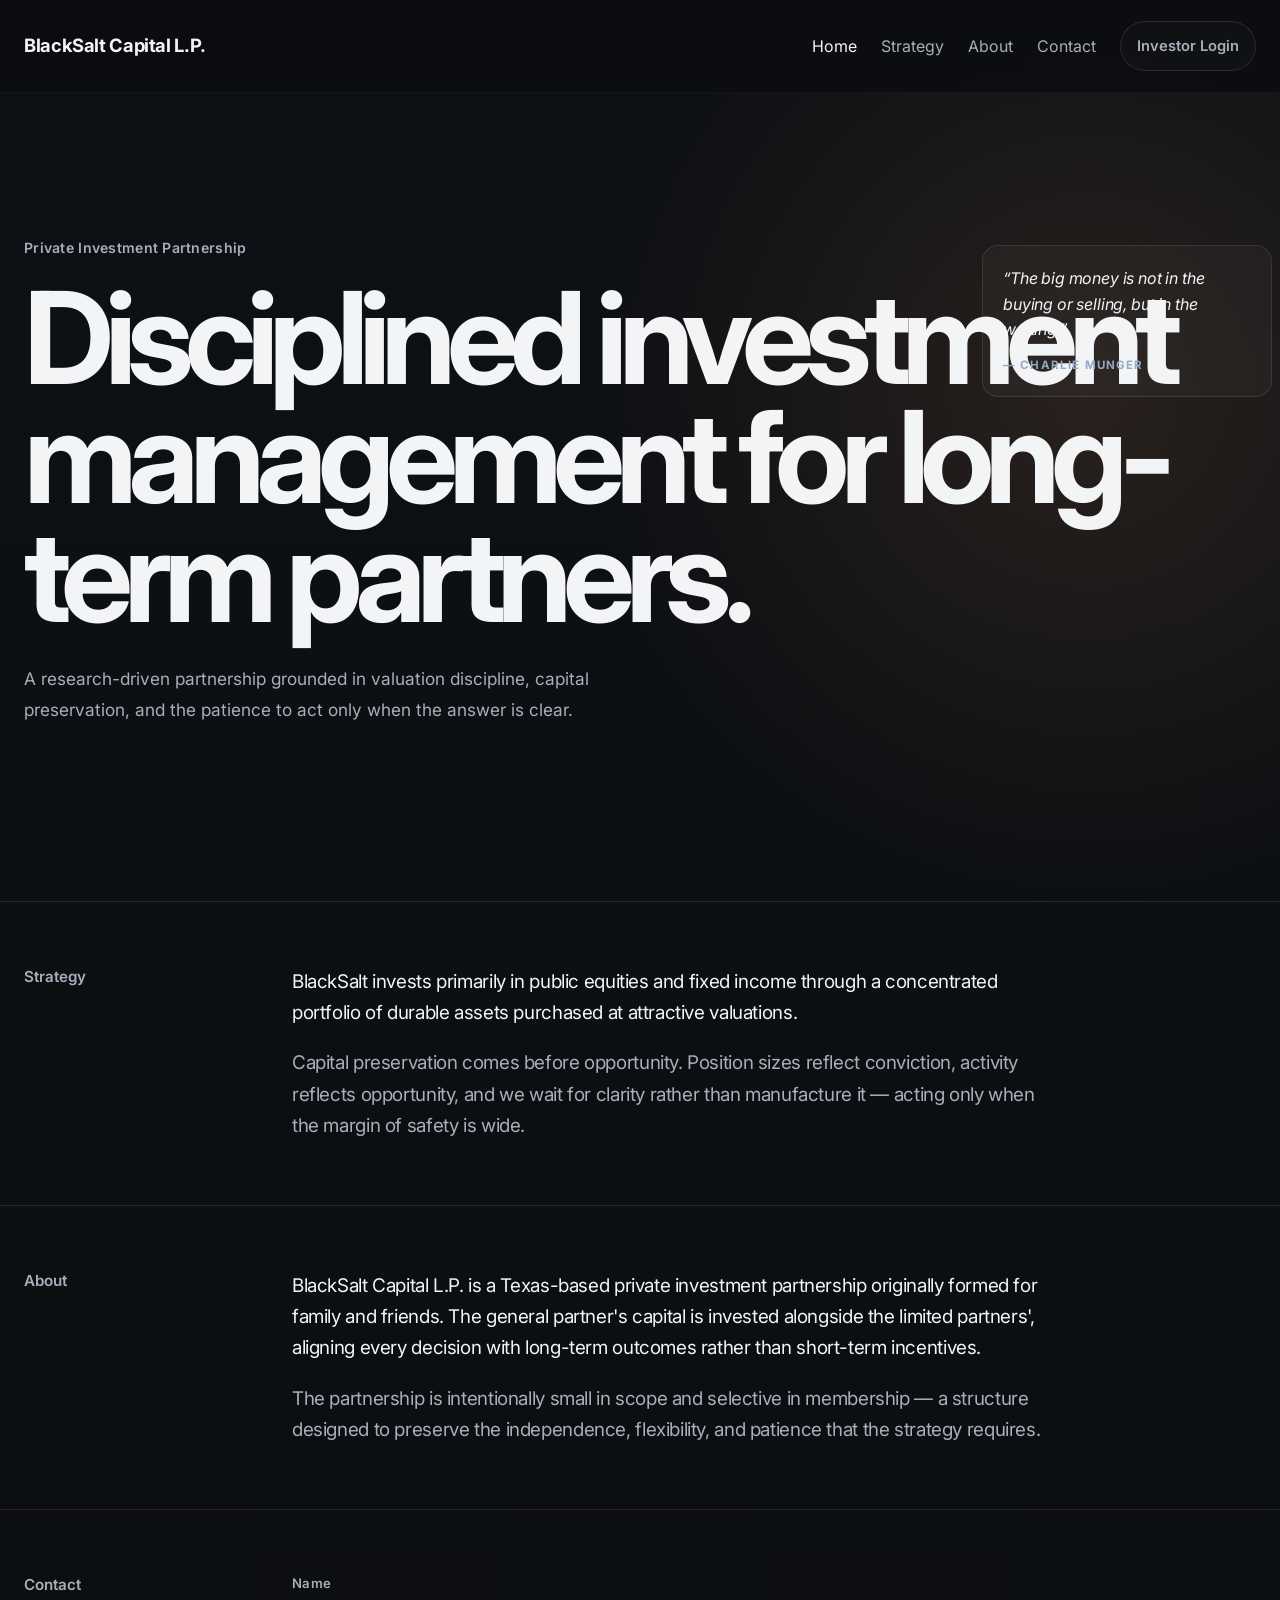
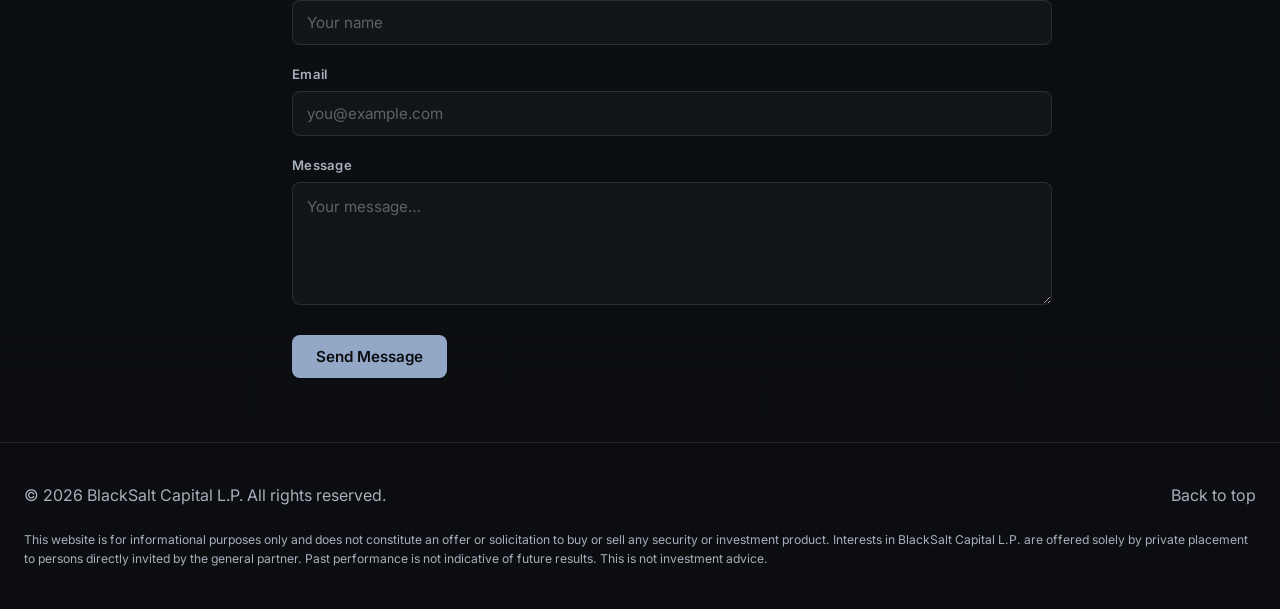
==== index.html @ 30f7d1dc "Add files via upload" ====
<!DOCTYPE html>
<html lang="en">
<head>
  <meta charset="UTF-8" />
  <meta name="viewport" content="width=device-width, initial-scale=1.0" />
  <title>BlackSalt Capital L.P.</title>
  <meta name="description" content="BlackSalt Capital L.P. is a private investment partnership focused on public equities and fixed income with a disciplined, long-term approach." />

  <!-- Open Graph / social sharing -->
  <meta property="og:type" content="website" />
  <meta property="og:url" content="https://blacksaltcapitallp.com/" />
  <meta property="og:title" content="BlackSalt Capital L.P." />
  <meta property="og:description" content="A disciplined, research-driven investment partnership focused on public equities and fixed income." />
  <meta property="og:image" content="https://blacksaltcapitallp.com/favicon.svg" />
  <meta name="twitter:card" content="summary" />
  <meta name="twitter:title" content="BlackSalt Capital L.P." />
  <meta name="twitter:description" content="A disciplined, research-driven investment partnership focused on public equities and fixed income." />
  <meta name="twitter:image" content="https://blacksaltcapitallp.com/favicon.svg" />
  <link rel="preconnect" href="https://fonts.googleapis.com" />
  <link rel="preconnect" href="https://fonts.gstatic.com" crossorigin />
  <link href="https://fonts.googleapis.com/css2?family=Inter:wght@400;500;600;700;800&display=swap" rel="stylesheet" />
  <link rel="icon" type="image/svg+xml" href="favicon.svg" />
  <link rel="stylesheet" href="styles.css" />
</head>
<body>
  <header class="site-header">
    <div class="container header-inner">
      <a href="#home" class="brand" aria-label="BlackSalt Capital home">BlackSalt Capital L.P.</a>

      <button class="nav-toggle" aria-expanded="false" aria-controls="site-nav" aria-label="Toggle navigation">
        <span></span>
        <span></span>
      </button>

      <div class="header-actions">
        <nav id="site-nav" class="site-nav" aria-label="Primary navigation">
          <a href="#home">Home</a>
          <a href="#strategy">Strategy</a>
          <a href="#about">About</a>
          <a href="#contact">Contact</a>
        </nav>
        <a class="login-button" href="login.html">Investor Login</a>
      </div>
    </div>
  </header>

  <main>
    <section id="home" class="hero">
      <div class="container hero-layout">
        <div class="hero-copy">
          <p class="hero-kicker">Private Investment Partnership</p>
          <h1>Disciplined investment management for long-term partners.</h1>
          <p class="hero-subtext">
            A research-driven partnership grounded in valuation discipline, capital preservation, and the patience to act only when the answer is clear.
          </p>
        </div>
        <aside class="hero-aside" aria-label="Quote">
          <blockquote class="hero-note pull-quote">
            <p>&ldquo;The big money is not in the buying or selling, but in the waiting.&rdquo;</p>
            <cite>&mdash; Charlie Munger</cite>
          </blockquote>
        </aside>
      </div>
    </section>

    <section id="strategy" class="section section-line">
      <div class="container section-grid">
        <div class="section-label">Strategy</div>
        <div class="section-content">
          <p>
            BlackSalt invests primarily in public equities and fixed income through a concentrated portfolio of durable assets purchased at attractive valuations.
          </p>
          <p>
            Capital preservation comes before opportunity. Position sizes reflect conviction, activity reflects opportunity, and we wait for clarity rather than manufacture it — acting only when the margin of safety is wide.
          </p>
        </div>
      </div>
    </section>

    <section id="about" class="section section-line">
      <div class="container section-grid">
        <div class="section-label">About</div>
        <div class="section-content">
          <p>
            BlackSalt Capital L.P. is a Texas-based private investment partnership originally formed for family and friends. The general partner's capital is invested alongside the limited partners', aligning every decision with long-term outcomes rather than short-term incentives.
          </p>
          <p>
            The partnership is intentionally small in scope and selective in membership — a structure designed to preserve the independence, flexibility, and patience that the strategy requires.
          </p>
        </div>
      </div>
    </section>

    <section id="contact" class="section section-line">
      <div class="container section-grid">
        <div class="section-label">Contact</div>
        <div class="section-content">
          <form id="contact-form" action="https://formspree.io/f/mvzlplrq" method="POST" novalidate>
            <div class="form-group">
              <label for="contact-name">Name</label>
              <input type="text" id="contact-name" name="name" placeholder="Your name" required autocomplete="name" />
            </div>
            <div class="form-group">
              <label for="contact-email">Email</label>
              <input type="email" id="contact-email" name="email" placeholder="you@example.com" required autocomplete="email" />
            </div>
            <div class="form-group">
              <label for="contact-message">Message</label>
              <textarea id="contact-message" name="message" rows="4" placeholder="Your message…" required></textarea>
            </div>
            <button type="submit" class="contact-submit" id="contact-submit">Send Message</button>
            <div class="contact-feedback" id="contact-success" style="display:none;">Message sent — we'll be in touch shortly.</div>
            <div class="contact-feedback contact-feedback--error" id="contact-error" style="display:none;">Something went wrong. Please try again or email directly.</div>
          </form>
        </div>
      </div>
    </section>
  </main>

  <footer class="site-footer">
    <div class="container footer-inner">
      <p>© <span id="year"></span> BlackSalt Capital L.P. All rights reserved.</p>
      <a href="#home">Back to top</a>
    </div>
    <div class="container">
      <p class="legal-disclaimer">This website is for informational purposes only and does not constitute an offer or solicitation to buy or sell any security or investment product. Interests in BlackSalt Capital L.P. are offered solely by private placement to persons directly invited by the general partner. Past performance is not indicative of future results. This is not investment advice.</p>
    </div>
  </footer>

  <script src="script.js"></script>
</body>
</html>
---- styles.css ----
:root {
  --bg: #0b0d10;
  --bg-soft: #11151b;
  --panel: rgba(255, 255, 255, 0.03);
  --text: #f3f4f6;
  --muted: #a6afbb;
  --line: rgba(255, 255, 255, 0.1);
  --accent: #93a7c7;
  --accent-soft: rgba(147, 167, 199, 0.16);
  --max-width: 1280px;
}

* {
  box-sizing: border-box;
}

html {
  scroll-behavior: smooth;
}

body {
  margin: 0;
  font-family: "Inter", system-ui, -apple-system, BlinkMacSystemFont, "Segoe UI", sans-serif;
  background:
    radial-gradient(circle at 85% 18%, rgba(138, 94, 63, 0.22), transparent 24%),
    linear-gradient(180deg, #0d1014 0%, #0b0d10 100%);
  color: var(--text);
  line-height: 1.5;
}

a {
  color: inherit;
  text-decoration: none;
}

.container {
  width: min(calc(100% - 3rem), var(--max-width));
  margin: 0 auto;
}

.site-header {
  position: sticky;
  top: 0;
  z-index: 100;
  background: rgba(11, 13, 16, 0.82);
  backdrop-filter: blur(12px);
  border-bottom: 1px solid rgba(255, 255, 255, 0.04);
}

.header-inner {
  min-height: 5.75rem;
  display: flex;
  align-items: center;
  justify-content: space-between;
  gap: 1.5rem;
}

.brand {
  font-size: 1.15rem;
  font-weight: 700;
  letter-spacing: -0.02em;
  white-space: nowrap;
}

.header-actions {
  display: flex;
  align-items: center;
  gap: 1.5rem;
}

.site-nav {
  display: flex;
  align-items: center;
  gap: 1.5rem;
}

.site-nav a,
.site-footer a,
.site-footer p {
  color: var(--muted);
  transition: color 0.2s ease;
}

.site-nav a.nav-active,
.site-nav a:hover,
.site-nav a:focus-visible,
.site-footer a:hover,
.site-footer a:focus-visible,
.contact-link:hover,
.contact-link:focus-visible,
.login-button:hover,
.login-button:focus-visible {
  color: var(--text);
}

.login-button {
  border: 1px solid var(--line);
  border-radius: 999px;
  padding: 0.78rem 1rem;
  font-size: 0.92rem;
  font-weight: 600;
  color: var(--muted);
  background: rgba(255, 255, 255, 0.02);
  transition: border-color 0.2s ease, color 0.2s ease, background 0.2s ease;
}

.login-button:hover,
.login-button:focus-visible {
  border-color: rgba(255, 255, 255, 0.18);
  background: rgba(255, 255, 255, 0.05);
}

.hero {
  min-height: calc(100vh - 5.75rem);
  display: flex;
  align-items: center;
}

.hero-layout {
  position: relative;
  padding: 5rem 0 7rem;
}

.hero-aside {
  position: absolute;
  top: 5.5rem;
  right: -1rem;
  width: 290px;
  display: flex;
  justify-content: flex-end;
  z-index: 2;
}

.hero-note {
  width: 100%;
  padding: 1.5rem 1.5rem 1.6rem;
  border: 1px solid var(--line);
  background: var(--panel);
  border-radius: 1rem;
}

.hero-kicker {
  margin: 0 0 1.25rem;
  color: var(--muted);
  font-size: 0.88rem;
  font-weight: 600;
  letter-spacing: 0.02em;
}

h1 {
  margin: 0;
  font-size: clamp(3.6rem, 10vw, 9rem);
  line-height: 0.93;
  letter-spacing: -0.07em;
  font-weight: 700;
}

.hero-subtext {
  margin: 1.8rem 0 0;
  max-width: 42rem;
  color: var(--muted);
  font-size: 1.08rem;
  line-height: 1.75;
}

.hero-aside {
  display: flex;
  justify-content: flex-end;
}

.hero-note {
  width: 100%;
  padding: 1.25rem 1.25rem 1.35rem;
  border: 1px solid var(--line);
  background: var(--panel);
  border-radius: 1rem;
}

.note-label {
  display: inline-block;
  margin-bottom: 0.75rem;
  color: var(--accent);
  font-size: 0.78rem;
  font-weight: 700;
  letter-spacing: 0.08em;
  text-transform: uppercase;
}

.hero-note p {
  margin: 0;
  color: var(--muted);
  font-size: 0.96rem;
  line-height: 1.7;
}

.section {
  padding: 4rem 0;
  scroll-margin-top: 5.75rem;
}

#home {
  scroll-margin-top: 0;
}

.section-line {
  border-top: 1px solid var(--line);
}

.section-grid {
  display: grid;
  grid-template-columns: minmax(180px, 220px) minmax(0, 760px);
  gap: 2rem 3rem;
  align-items: start;
}

.section-label {
  color: var(--muted);
  font-size: 0.95rem;
  font-weight: 600;
}

.section-content {
  display: grid;
  gap: 1.2rem;
}

.section-content p {
  margin: 0;
  color: var(--text);
  font-size: 1.18rem;
  line-height: 1.65;
  letter-spacing: -0.02em;
}

.section-content p + p {
  color: var(--muted);
}

.contact-link {
  color: var(--accent);
  word-break: break-word;
}

/* Hero quote card */
.pull-quote {
  margin: 0;
}

.pull-quote p {
  margin: 0 0 0.9rem;
  font-size: 1rem;
  font-style: italic;
  font-weight: 400;
  line-height: 1.6;
  letter-spacing: -0.01em;
  color: var(--text);
}

.pull-quote cite {
  display: block;
  font-style: normal;
  font-size: 0.72rem;
  font-weight: 700;
  letter-spacing: 0.1em;
  text-transform: uppercase;
  color: var(--accent);
}

/* Contact form */
.form-group textarea {
  width: 100%;
  padding: 0.75rem 0.9rem;
  border: 1px solid var(--line);
  border-radius: 0.5rem;
  background: rgba(255, 255, 255, 0.03);
  color: var(--text);
  font-family: inherit;
  font-size: 0.95rem;
  line-height: 1.6;
  outline: none;
  resize: vertical;
  transition: border-color 0.2s ease;
}

.form-group textarea::placeholder {
  color: rgba(166, 175, 187, 0.5);
}

.form-group textarea:focus {
  border-color: var(--accent);
}

.contact-submit {
  padding: 0.75rem 1.5rem;
  border: none;
  border-radius: 0.5rem;
  background: var(--accent);
  color: var(--bg);
  font-family: inherit;
  font-size: 0.95rem;
  font-weight: 600;
  cursor: pointer;
  transition: opacity 0.2s ease;
  margin-top: 0.25rem;
}

.contact-submit:hover {
  opacity: 0.88;
}

.contact-submit:disabled {
  opacity: 0.5;
  cursor: not-allowed;
}

.contact-feedback {
  margin-top: 1rem;
  padding: 0.7rem 0.9rem;
  border-radius: 0.5rem;
  background: rgba(80, 180, 80, 0.12);
  border: 1px solid rgba(80, 180, 80, 0.25);
  color: #6fcf6f;
  font-size: 0.85rem;
}

.contact-feedback--error {
  background: rgba(220, 80, 80, 0.12);
  border-color: rgba(220, 80, 80, 0.25);
  color: #e87171;
}

.site-footer {
  border-top: 1px solid var(--line);
  padding: 1.5rem 0 2rem;
}

.legal-disclaimer {
  font-size: 0.76rem;
  color: rgba(166, 175, 187, 0.55);
  line-height: 1.55;
  margin: 0.5rem 0 0;
  padding-bottom: 0.5rem;
}

.footer-inner {
  display: flex;
  align-items: center;
  justify-content: space-between;
  gap: 1rem;
}

.nav-toggle {
  display: none;
  width: 2.75rem;
  height: 2.75rem;
  padding: 0;
  border: 1px solid var(--line);
  border-radius: 999px;
  background: transparent;
  align-items: center;
  justify-content: center;
  flex-direction: column;
  gap: 0.28rem;
}

.nav-toggle span {
  width: 1rem;
  height: 2px;
  background: var(--text);
  display: block;
}

@media (max-width: 980px) {
  .section-grid {
    grid-template-columns: 1fr;
  }

  .hero-aside {
    position: static;
    width: 100%;
    max-width: 32rem;
    justify-content: flex-start;
    margin-top: 2.5rem;
  }
}

@media (max-width: 760px) {
  .container {
    width: min(calc(100% - 1.5rem), var(--max-width));
  }

  .header-inner {
    flex-wrap: wrap;
    min-height: auto;
    padding: 1rem 0;
  }

  .nav-toggle {
    display: inline-flex;
    margin-left: auto;
  }

  .header-actions {
    width: 100%;
    display: grid;
    gap: 1rem;
  }

  .site-nav {
    display: none;
    width: 100%;
    flex-direction: column;
    align-items: flex-start;
    gap: 0.9rem;
  }

  .site-nav.is-open {
    display: flex;
  }

  .login-button {
    justify-self: start;
  }

  .hero {
    min-height: auto;
  }

  .hero-copy {
    padding: 4rem 0 5rem;
  }

  h1 {
    font-size: clamp(2.7rem, 13vw, 4.4rem);
    line-height: 1.02;
  }

  .hero-subtext,
  .section-content p {
    font-size: 1.02rem;
  }

  .section {
    padding: 2.75rem 0;
  }

  .footer-inner {
    flex-direction: column;
    align-items: flex-start;
  }
}

/* ── Auth pages (login & reset-password) ── */

.auth-page {
  min-height: calc(100vh - 5.75rem);
  display: flex;
  align-items: center;
  justify-content: center;
  padding: 3rem 0;
}

.auth-card {
  width: 100%;
  max-width: 400px;
  padding: 2.5rem 2rem 2rem;
  border: 1px solid var(--line);
  border-radius: 1rem;
  background: var(--panel);
}

.auth-card h1 {
  font-size: 1.5rem;
  letter-spacing: -0.03em;
  line-height: 1.2;
  margin: 0 0 0.5rem;
  max-width: 100%;
}

.auth-card .subtitle {
  color: var(--muted);
  font-size: 0.92rem;
  margin: 0 0 2rem;
}

.form-group {
  margin-bottom: 1.25rem;
}

.form-group label {
  display: block;
  font-size: 0.82rem;
  font-weight: 600;
  color: var(--muted);
  margin-bottom: 0.4rem;
  letter-spacing: 0.02em;
}

.form-group input {
  width: 100%;
  padding: 0.75rem 0.9rem;
  border: 1px solid var(--line);
  border-radius: 0.5rem;
  background: rgba(255, 255, 255, 0.03);
  color: var(--text);
  font-family: inherit;
  font-size: 0.95rem;
  outline: none;
  transition: border-color 0.2s ease;
}

.form-group input::placeholder {
  color: rgba(166, 175, 187, 0.5);
}

.form-group input:focus {
  border-color: var(--accent);
}

.password-row {
  display: flex;
  align-items: center;
  justify-content: space-between;
  margin-bottom: 0.4rem;
}

.password-row label {
  margin-bottom: 0;
}

.forgot-link {
  font-size: 0.78rem;
  color: var(--accent);
  text-decoration: none;
  transition: color 0.2s ease;
}

.forgot-link:hover {
  color: var(--text);
}

.auth-btn {
  width: 100%;
  padding: 0.8rem;
  border: none;
  border-radius: 0.5rem;
  background: var(--accent);
  color: var(--bg);
  font-family: inherit;
  font-size: 0.95rem;
  font-weight: 600;
  cursor: pointer;
  transition: opacity 0.2s ease;
  margin-top: 0.5rem;
}

.auth-btn:hover {
  opacity: 0.88;
}

.auth-btn:disabled {
  opacity: 0.5;
  cursor: not-allowed;
}

.auth-error {
  margin-top: 1rem;
  padding: 0.7rem 0.9rem;
  border-radius: 0.5rem;
  background: rgba(220, 80, 80, 0.12);
  border: 1px solid rgba(220, 80, 80, 0.25);
  color: #e87171;
  font-size: 0.85rem;
  display: none;
}

.auth-success {
  margin-top: 1rem;
  padding: 0.7rem 0.9rem;
  border-radius: 0.5rem;
  background: rgba(80, 180, 80, 0.12);
  border: 1px solid rgba(80, 180, 80, 0.25);
  color: #6fcf6f;
  font-size: 0.85rem;
  display: none;
}

.auth-footer {
  margin-top: 1.5rem;
  text-align: center;
  color: var(--muted);
  font-size: 0.82rem;
}

.auth-footer a {
  color: var(--accent);
  text-decoration: underline;
  text-underline-offset: 2px;
}

.input-wrap {
  position: relative;
}

.input-wrap input {
  padding-right: 4.5rem;
}

.pw-toggle {
  position: absolute;
  right: 0.75rem;
  top: 50%;
  transform: translateY(-50%);
  background: none;
  border: none;
  color: var(--muted);
  font-size: 0.78rem;
  font-weight: 600;
  font-family: inherit;
  cursor: pointer;
  padding: 0.25rem;
  transition: color 0.2s ease;
}

.pw-toggle:hover {
  color: var(--text);
}

/* Login-only: toggle between sign-in and forgot-password panels */
.forgot-form { display: none; }
.login-form-wrap { display: block; }

/* ── Investor dashboard ── */

.dashboard-page {
  min-height: calc(100vh - 5.75rem);
  padding: 3rem 0 5rem;
}

.dash-header {
  display: flex;
  align-items: center;
  justify-content: space-between;
  flex-wrap: wrap;
  gap: 1rem;
  margin-bottom: 2.5rem;
}

.dash-header h1 {
  font-size: 1.6rem;
  letter-spacing: -0.03em;
  line-height: 1.2;
  margin: 0;
  max-width: 100%;
}

.dash-welcome {
  color: var(--muted);
  font-size: 0.92rem;
  margin: 0.3rem 0 0;
}

.logout-btn {
  border: 1px solid var(--line);
  border-radius: 999px;
  padding: 0.6rem 1.1rem;
  font-size: 0.85rem;
  font-weight: 600;
  color: var(--muted);
  background: rgba(255, 255, 255, 0.02);
  cursor: pointer;
  font-family: inherit;
  transition: border-color 0.2s ease, color 0.2s ease;
}

.logout-btn:hover {
  border-color: rgba(255, 255, 255, 0.18);
  color: var(--text);
}

.info-cards {
  display: grid;
  grid-template-columns: repeat(auto-fit, minmax(200px, 1fr));
  gap: 1rem;
  margin-bottom: 2.5rem;
}

.info-card {
  padding: 1.25rem;
  border: 1px solid var(--line);
  border-radius: 1rem;
  background: var(--panel);
}

.info-card .card-label {
  display: block;
  color: var(--accent);
  font-size: 0.75rem;
  font-weight: 700;
  letter-spacing: 0.08em;
  text-transform: uppercase;
  margin-bottom: 0.5rem;
}

.info-card .card-value {
  font-size: 1.35rem;
  font-weight: 700;
  letter-spacing: -0.02em;
  min-height: 1.6rem;
}

.skeleton {
  background: linear-gradient(90deg, rgba(255,255,255,0.06) 25%, rgba(255,255,255,0.1) 50%, rgba(255,255,255,0.06) 75%);
  background-size: 200% 100%;
  animation: shimmer 1.4s ease-in-out infinite;
  border-radius: 0.3rem;
  color: transparent !important;
  user-select: none;
}

@keyframes shimmer {
  0%   { background-position: 200% 0; }
  100% { background-position: -200% 0; }
}

/* Skeleton rows for the document list (loading state) */
.doc-row--skeleton {
  pointer-events: none;
}

.doc-row--skeleton .skel-icon {
  background: rgba(255, 255, 255, 0.06);
}

.doc-skel-text {
  flex: 1;
  display: grid;
  gap: 0.4rem;
  min-width: 0;
}

.skel-line {
  height: 0.85rem;
  border-radius: 0.3rem;
}

.skel-line--lg { width: 60%; }
.skel-line--sm { width: 30%; height: 0.7rem; }

.skel-btn {
  flex-shrink: 0;
  width: 6rem;
  height: 1.7rem;
  border-radius: 999px;
}

/* Spinner used inside the Download button while a signed URL resolves */
.btn-spinner {
  display: inline-block;
  width: 0.85rem;
  height: 0.85rem;
  border: 2px solid currentColor;
  border-right-color: transparent;
  border-radius: 50%;
  animation: spin 0.7s linear infinite;
  vertical-align: middle;
}

@keyframes spin {
  to { transform: rotate(360deg); }
}

/* Visually hidden but available to screen readers */
.sr-only {
  position: absolute;
  width: 1px;
  height: 1px;
  padding: 0;
  margin: -1px;
  overflow: hidden;
  clip: rect(0, 0, 0, 0);
  white-space: nowrap;
  border: 0;
}

.section-title {
  font-size: 1.1rem;
  font-weight: 700;
  letter-spacing: -0.02em;
  margin: 0 0 0.25rem;
}

.section-subtitle {
  color: var(--muted);
  font-size: 0.85rem;
  margin: 0 0 1rem;
}

.doc-section {
  margin-bottom: 3rem;
}

.doc-section-header {
  display: flex;
  align-items: flex-start;
  justify-content: space-between;
  gap: 1rem;
  flex-wrap: wrap;
  margin-bottom: 1.25rem;
}

.doc-section-header .section-title,
.doc-section-header .section-subtitle {
  margin-bottom: 0;
}

.doc-search-wrap {
  flex-shrink: 0;
}

.doc-search {
  appearance: none;
  -webkit-appearance: none;
  background: var(--panel);
  border: 1px solid var(--line);
  border-radius: 0.5rem;
  color: var(--text);
  font-family: inherit;
  font-size: 0.88rem;
  padding: 0.5rem 0.85rem;
  width: 220px;
  outline: none;
  transition: border-color 0.2s ease;
}

.doc-search::placeholder {
  color: var(--muted);
  opacity: 0.6;
}

.doc-search:focus {
  border-color: rgba(255, 255, 255, 0.22);
}

.doc-list {
  display: grid;
  gap: 0.5rem;
}

.folder-row {
  display: flex;
  align-items: center;
  gap: 0.75rem;
  padding: 1rem 1.25rem;
  border: 1px solid var(--line);
  border-radius: 0.75rem;
  background: var(--panel);
  cursor: pointer;
  transition: border-color 0.2s ease, background 0.2s ease;
}

.folder-row:hover {
  border-color: rgba(255, 255, 255, 0.18);
  background: rgba(255, 255, 255, 0.04);
}

.folder-icon {
  flex-shrink: 0;
  width: 2.2rem;
  height: 2.2rem;
  border-radius: 0.5rem;
  background: rgba(147, 167, 199, 0.12);
  display: flex;
  align-items: center;
  justify-content: center;
}

.folder-icon svg {
  width: 1.1rem;
  height: 1.1rem;
  fill: var(--accent);
}

.folder-name {
  font-weight: 600;
  font-size: 0.95rem;
}

.folder-arrow {
  margin-left: auto;
  color: var(--muted);
  font-size: 0.85rem;
}

.back-btn {
  display: inline-flex;
  align-items: center;
  gap: 0.4rem;
  color: var(--accent);
  font-size: 0.85rem;
  font-weight: 600;
  cursor: pointer;
  background: none;
  border: none;
  font-family: inherit;
  padding: 0;
  margin-bottom: 1rem;
  transition: color 0.2s ease;
}

.back-btn:hover {
  color: var(--text);
}

.back-btn svg {
  width: 0.85rem;
  height: 0.85rem;
  stroke: currentColor;
  fill: none;
  stroke-width: 2.5;
  stroke-linecap: round;
  stroke-linejoin: round;
}

.breadcrumb {
  color: var(--muted);
  font-size: 0.82rem;
  margin-bottom: 1rem;
}

.breadcrumb span {
  color: var(--text);
}

.doc-row {
  display: flex;
  align-items: center;
  justify-content: space-between;
  gap: 1rem;
  padding: 1rem 1.25rem;
  border: 1px solid var(--line);
  border-radius: 0.75rem;
  background: var(--panel);
  transition: border-color 0.2s ease;
}

.doc-row:hover {
  border-color: rgba(255, 255, 255, 0.15);
}

.doc-info {
  display: flex;
  align-items: center;
  gap: 0.75rem;
  min-width: 0;
}

.doc-icon {
  flex-shrink: 0;
  width: 2.2rem;
  height: 2.2rem;
  border-radius: 0.5rem;
  background: var(--accent-soft);
  display: flex;
  align-items: center;
  justify-content: center;
}

.doc-icon svg {
  width: 1rem;
  height: 1rem;
  stroke: var(--accent);
  fill: none;
  stroke-width: 2;
  stroke-linecap: round;
  stroke-linejoin: round;
}

.doc-name {
  font-weight: 600;
  font-size: 0.92rem;
  white-space: nowrap;
  overflow: hidden;
  text-overflow: ellipsis;
}

.doc-type-badge {
  display: inline-block;
  margin-top: 0.2rem;
  padding: 0.1rem 0.4rem;
  border-radius: 0.3rem;
  font-size: 0.65rem;
  font-weight: 700;
  letter-spacing: 0.05em;
  text-transform: uppercase;
  background: var(--accent-soft);
  color: var(--accent);
}

.doc-type-badge.badge-pdf  { background: rgba(220, 80,  80,  0.12); color: #e87171; }
.doc-type-badge.badge-xlsx,
.doc-type-badge.badge-csv  { background: rgba(80,  180, 80,  0.12); color: #6fcf6f; }
.doc-type-badge.badge-docx { background: rgba(80,  120, 220, 0.12); color: #7da8e8; }

.doc-date {
  color: var(--muted);
  font-size: 0.78rem;
  margin-top: 0.15rem;
}

.doc-download {
  flex-shrink: 0;
  color: var(--accent);
  font-size: 0.85rem;
  font-weight: 600;
  padding: 0.4rem 0.9rem;
  border: 1px solid var(--accent-soft);
  border-radius: 999px;
  background: transparent;
  font-family: inherit;
  cursor: pointer;
  transition: background 0.2s ease, color 0.2s ease, opacity 0.2s ease;
  text-decoration: none;
}

.doc-download:disabled {
  opacity: 0.5;
  cursor: not-allowed;
}

.doc-download:hover {
  background: var(--accent-soft);
  color: var(--text);
}

.loading-state,
.empty-state {
  text-align: center;
  color: var(--muted);
  padding: 3rem 1rem;
  font-size: 0.95rem;
}

.loading-dot {
  display: inline-block;
  animation: pulse 1.2s ease-in-out infinite;
}

@keyframes pulse {
  0%, 100% { opacity: 0.3; }
  50% { opacity: 1; }
}

.section-divider {
  border: none;
  border-top: 1px solid var(--line);
  margin: 0 0 2.5rem;
}

@media (max-width: 760px) {
  .dash-header {
    flex-direction: column;
    align-items: flex-start;
  }

  .doc-row {
    flex-direction: column;
    align-items: flex-start;
    gap: 0.75rem;
  }
}
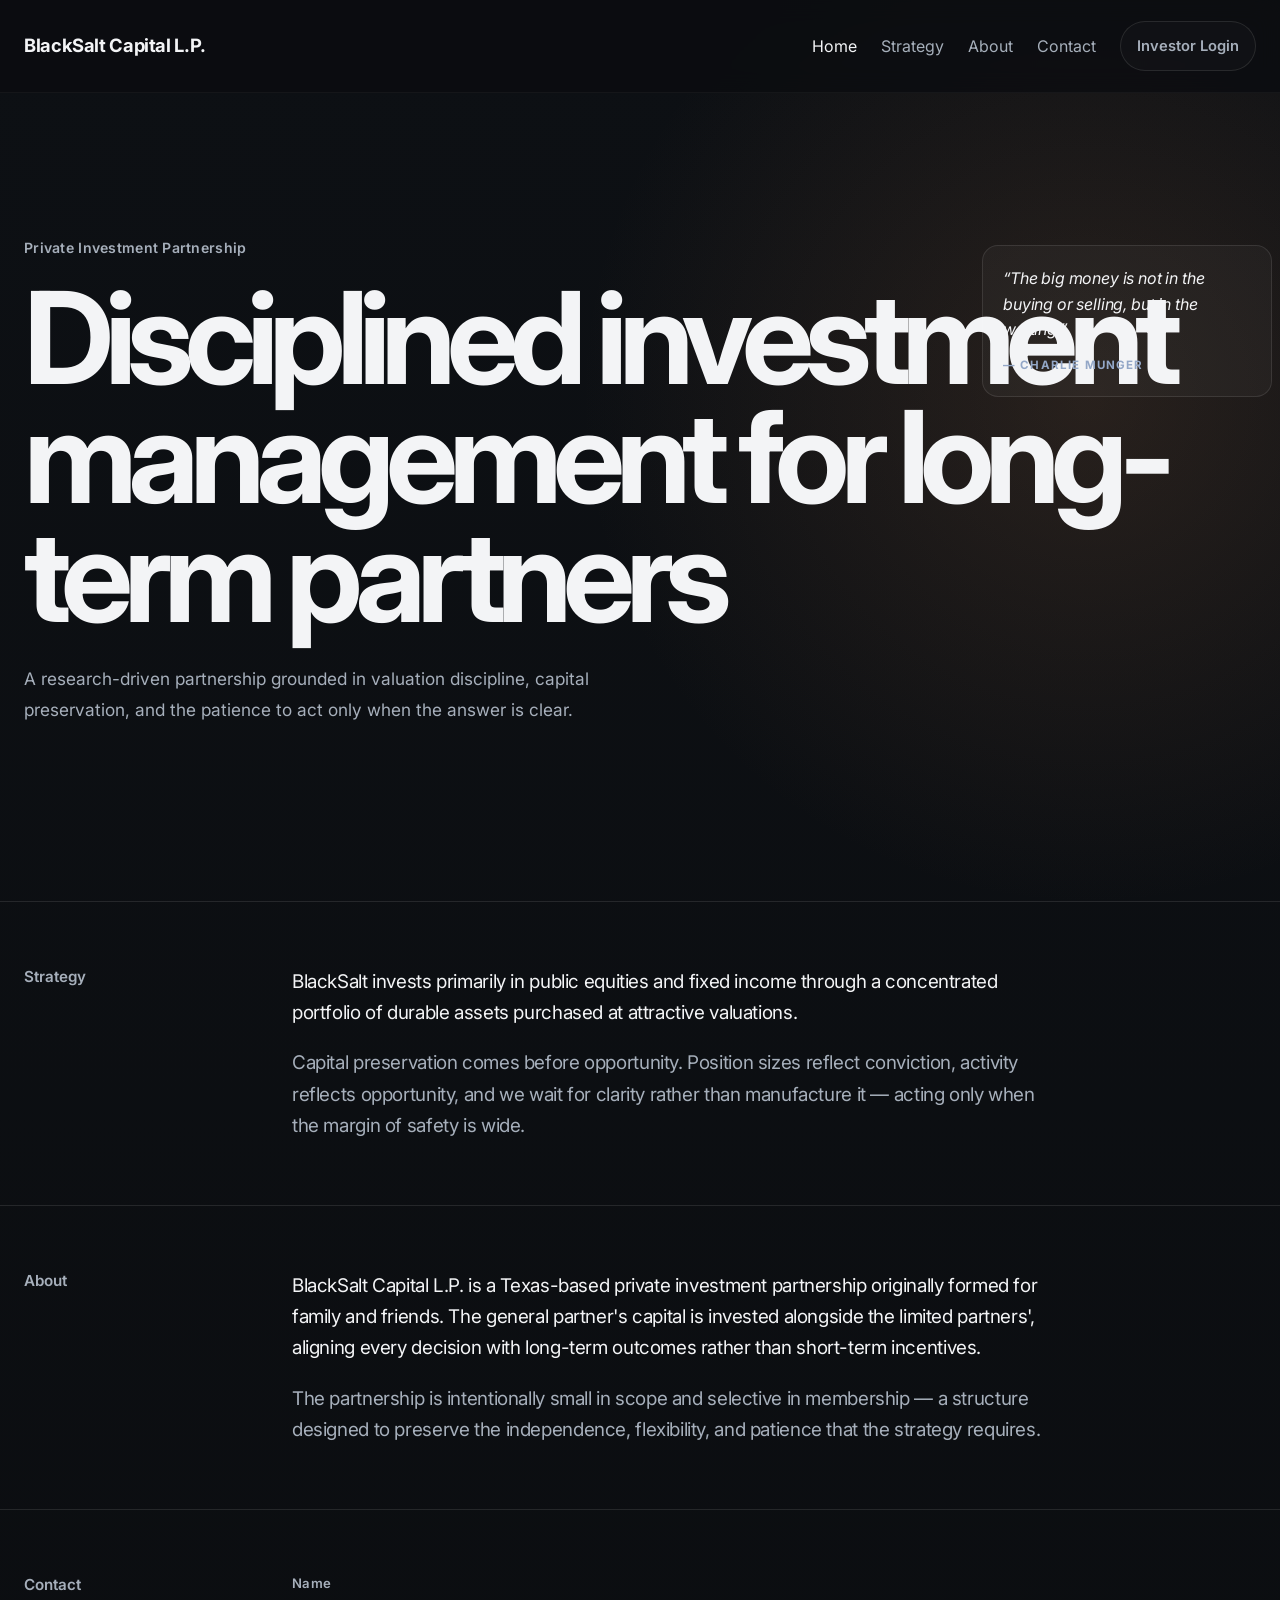
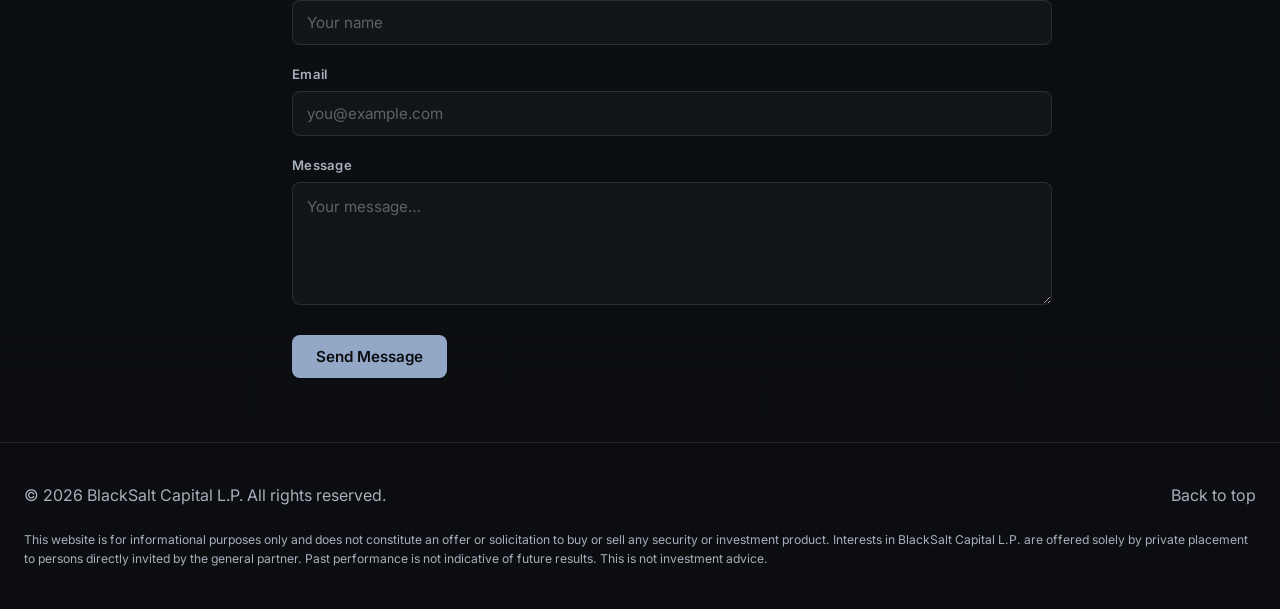
==== commit 1ce6ecd6: "Add files via upload" ====
--- a/index.html
+++ b/index.html
@@ -49,7 +49,7 @@
       <div class="container hero-layout">
         <div class="hero-copy">
           <p class="hero-kicker">Private Investment Partnership</p>
-          <h1>Disciplined investment management for long-term partners.</h1>
+          <h1>Disciplined investment management for long-term partners</h1>
           <p class="hero-subtext">
             A research-driven partnership grounded in valuation discipline, capital preservation, and the patience to act only when the answer is clear.
           </p>
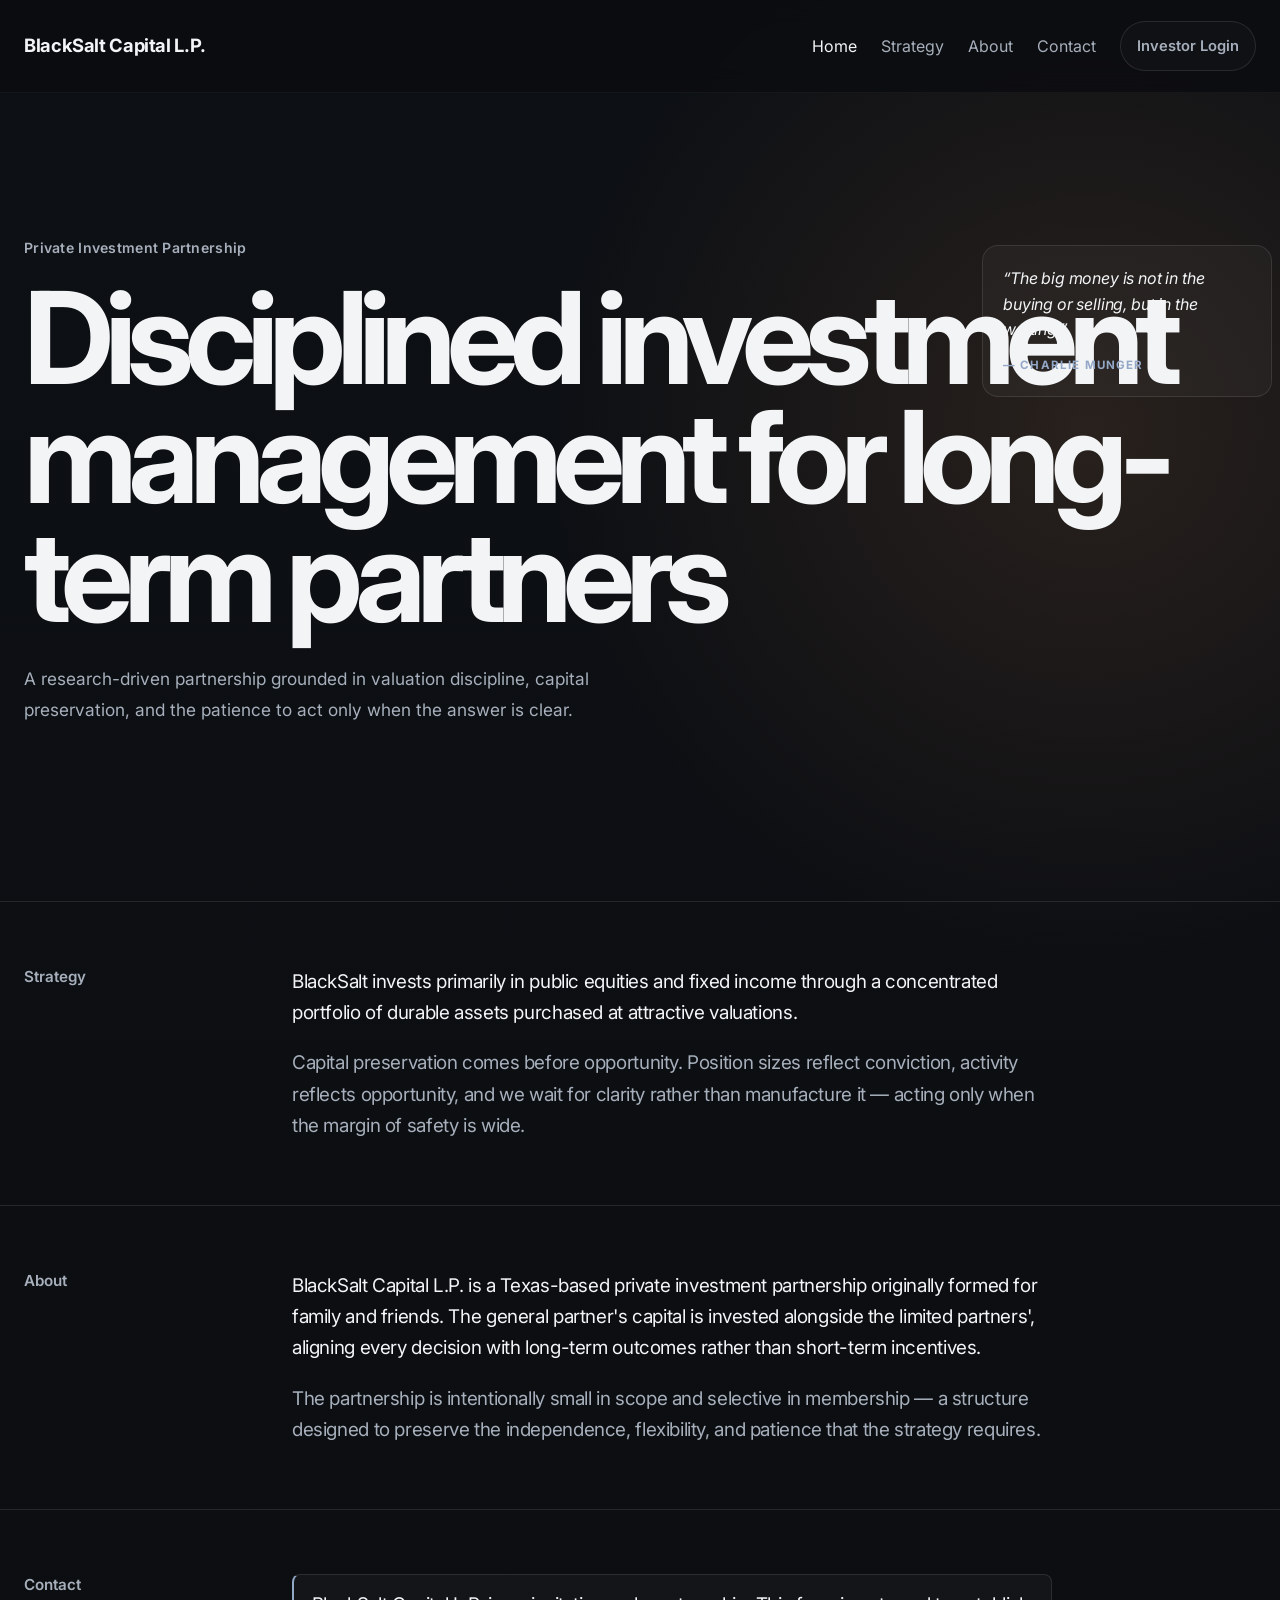
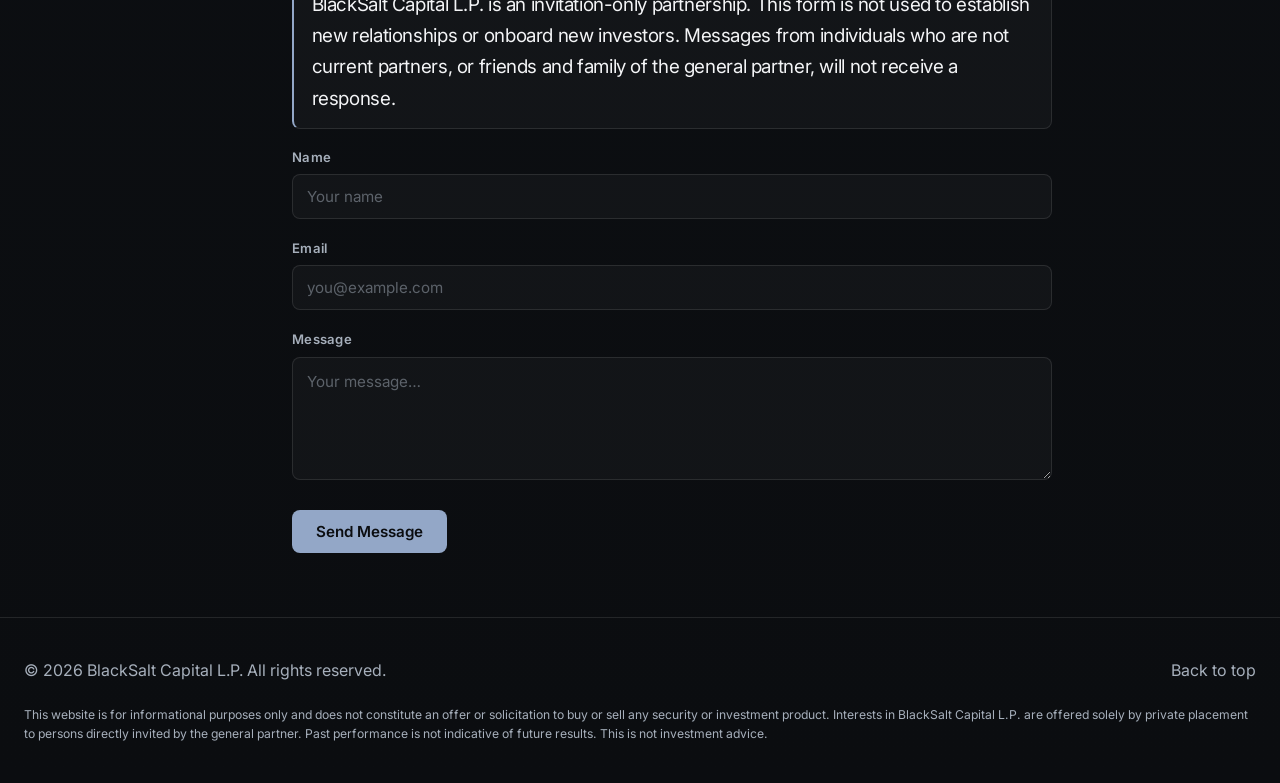
==== commit bf488fe7: "Add files via upload" ====
--- a/index.html
+++ b/index.html
@@ -95,6 +95,12 @@
       <div class="container section-grid">
         <div class="section-label">Contact</div>
         <div class="section-content">
+          <p class="contact-notice">
+            BlackSalt Capital L.P. is an invitation-only partnership. This form is not used
+            to establish new relationships or onboard new investors. Messages from individuals
+            who are not current partners, or friends and family of the general partner, will
+            not receive a response.
+          </p>
           <form id="contact-form" action="https://formspree.io/f/mvzlplrq" method="POST" novalidate>
             <div class="form-group">
               <label for="contact-name">Name</label>
--- a/styles.css
+++ b/styles.css
@@ -311,6 +311,18 @@
 .contact-submit:disabled {
   opacity: 0.5;
   cursor: not-allowed;
+}
+
+.contact-notice {
+  margin: 0 0 1.5rem;
+  padding: 0.9rem 1.1rem;
+  border: 1px solid var(--line);
+  border-left: 2px solid var(--accent);
+  border-radius: 0.5rem;
+  background: var(--panel);
+  color: var(--muted);
+  font-size: 0.9rem;
+  line-height: 1.6;
 }
 
 .contact-feedback {
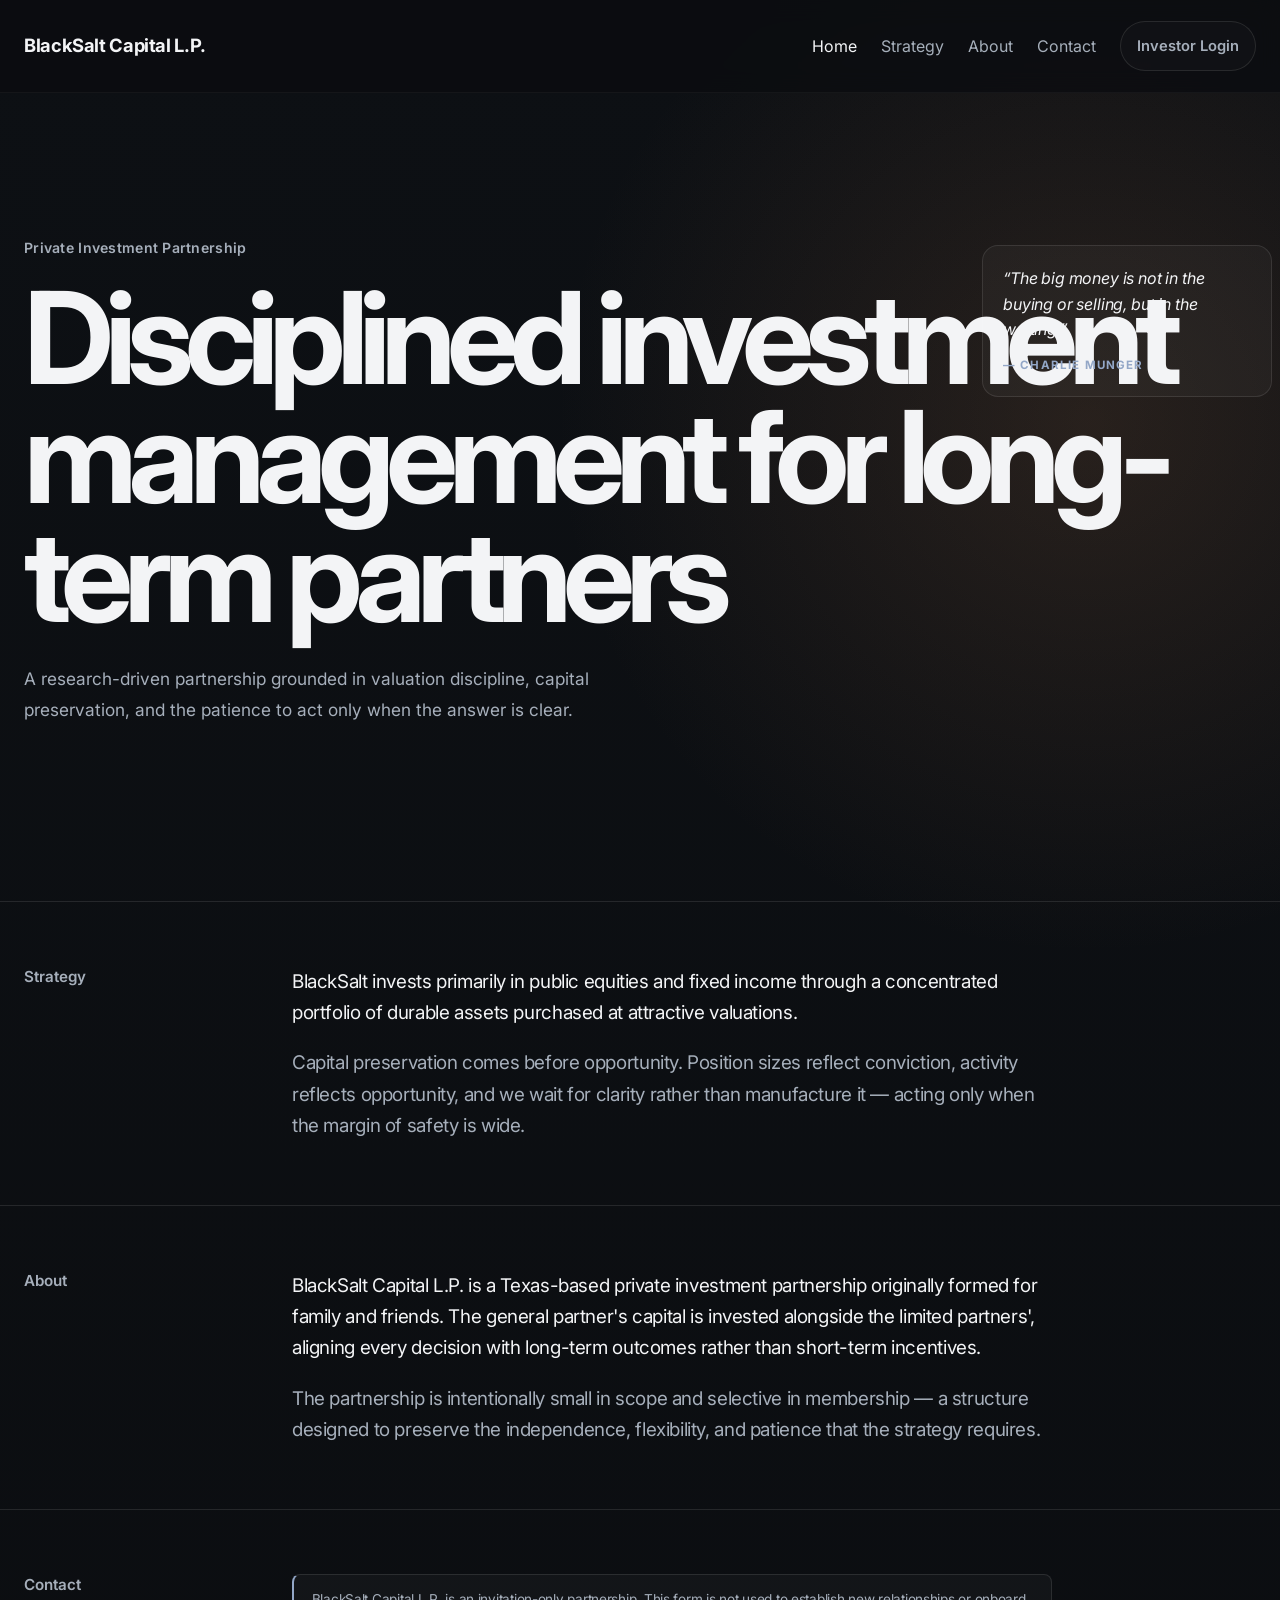
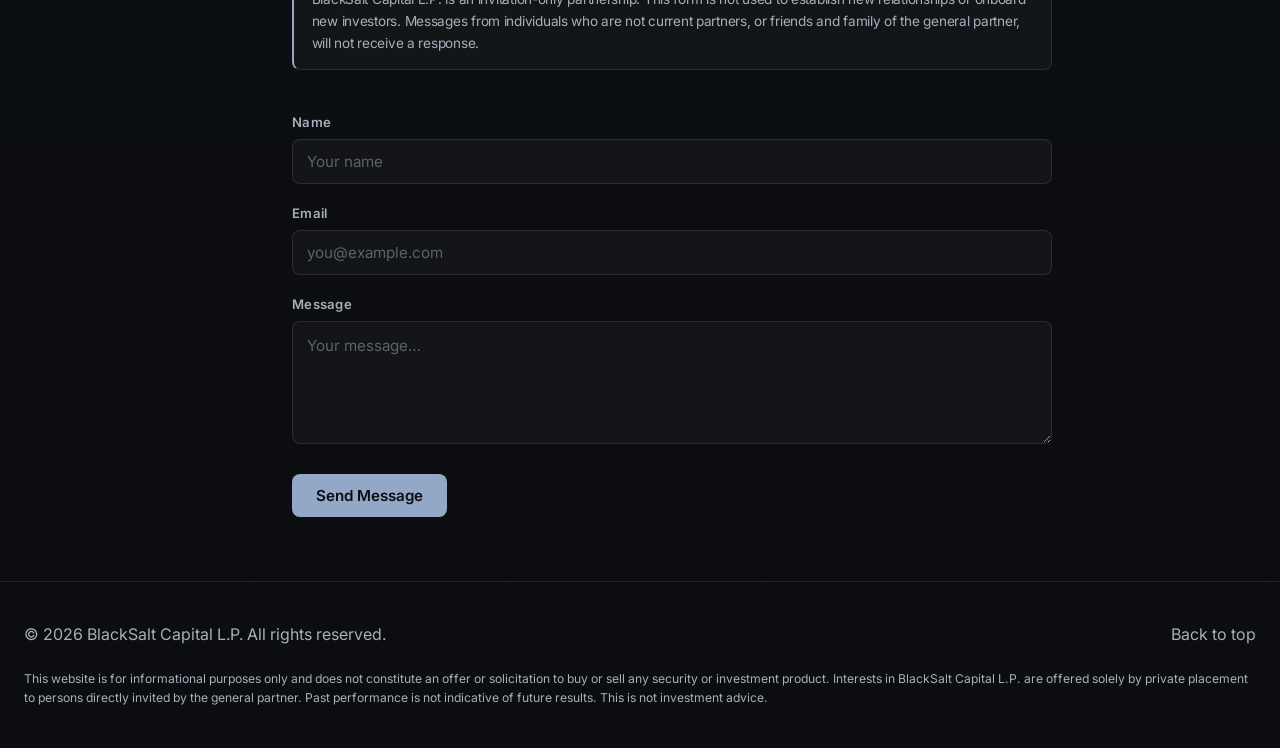
==== commit 23c52e12: "Add files via upload" ====
--- a/index.html
+++ b/index.html
@@ -39,7 +39,7 @@
           <a href="#about">About</a>
           <a href="#contact">Contact</a>
         </nav>
-        <a class="login-button" href="login.html">Investor Login</a>
+        <a class="login-button" href="/login">Investor Login</a>
       </div>
     </div>
   </header>
@@ -115,8 +115,8 @@
               <textarea id="contact-message" name="message" rows="4" placeholder="Your message…" required></textarea>
             </div>
             <button type="submit" class="contact-submit" id="contact-submit">Send Message</button>
-            <div class="contact-feedback" id="contact-success" style="display:none;">Message sent — we'll be in touch shortly.</div>
-            <div class="contact-feedback contact-feedback--error" id="contact-error" style="display:none;">Something went wrong. Please try again or email directly.</div>
+            <div class="contact-feedback" id="contact-success" role="status" style="display:none;">Message sent — we'll be in touch shortly.</div>
+            <div class="contact-feedback contact-feedback--error" id="contact-error" role="alert" style="display:none;">Something went wrong. Please try again or email directly.</div>
           </form>
         </div>
       </div>
--- a/styles.css
+++ b/styles.css
@@ -313,7 +313,7 @@
   cursor: not-allowed;
 }
 
-.contact-notice {
+.section-content .contact-notice {
   margin: 0 0 1.5rem;
   padding: 0.9rem 1.1rem;
   border: 1px solid var(--line);
@@ -321,7 +321,7 @@
   border-radius: 0.5rem;
   background: var(--panel);
   color: var(--muted);
-  font-size: 0.9rem;
+  font-size: 0.85rem;
   line-height: 1.6;
 }
 
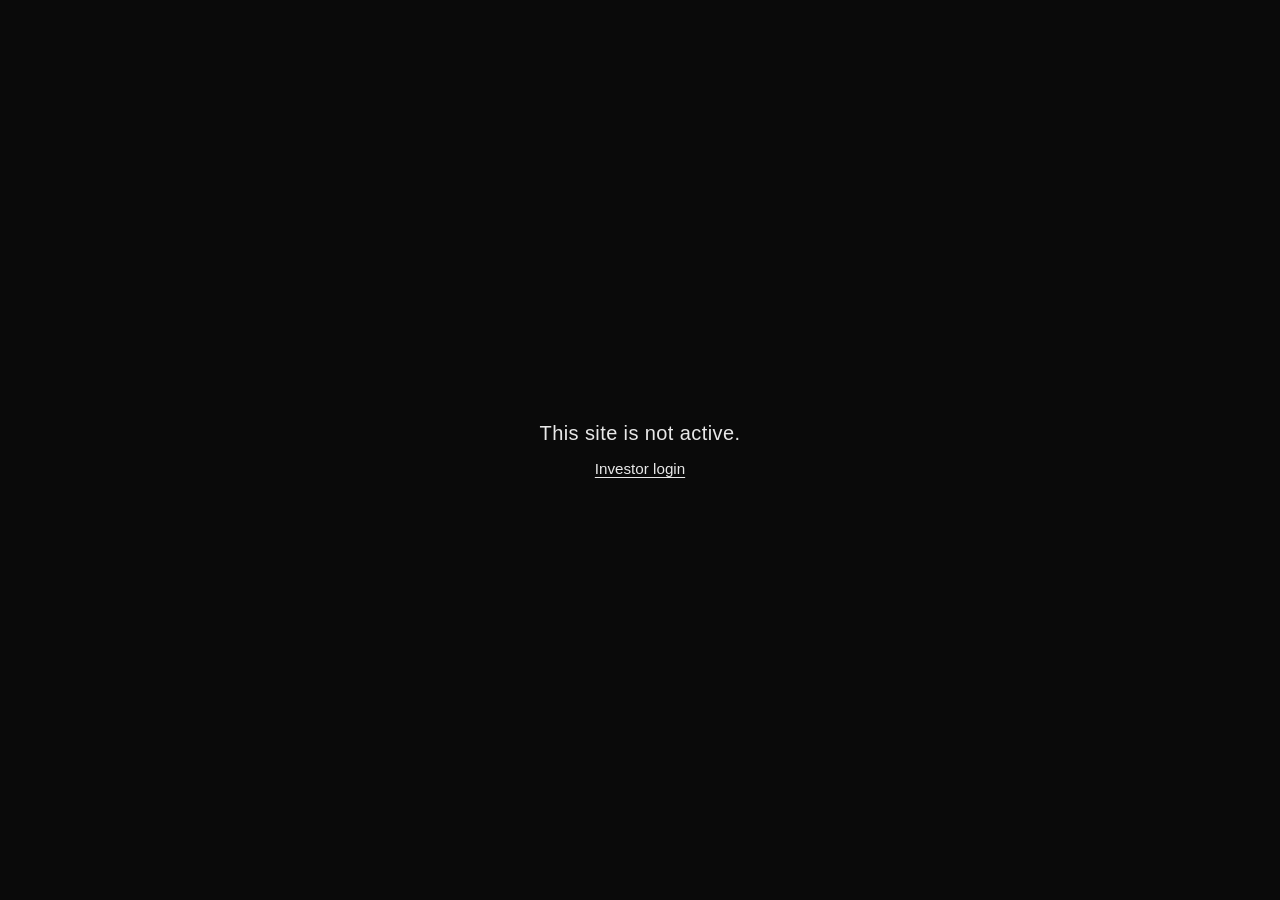
==== commit 3563b88d: "Add files via upload" ====
--- a/index.html
+++ b/index.html
@@ -1,138 +1,23 @@
 <!DOCTYPE html>
 <html lang="en">
 <head>
-  <meta charset="UTF-8" />
-  <meta name="viewport" content="width=device-width, initial-scale=1.0" />
-  <title>BlackSalt Capital L.P.</title>
-  <meta name="description" content="BlackSalt Capital L.P. is a private investment partnership focused on public equities and fixed income with a disciplined, long-term approach." />
-
-  <!-- Open Graph / social sharing -->
-  <meta property="og:type" content="website" />
-  <meta property="og:url" content="https://blacksaltcapitallp.com/" />
-  <meta property="og:title" content="BlackSalt Capital L.P." />
-  <meta property="og:description" content="A disciplined, research-driven investment partnership focused on public equities and fixed income." />
-  <meta property="og:image" content="https://blacksaltcapitallp.com/favicon.svg" />
-  <meta name="twitter:card" content="summary" />
-  <meta name="twitter:title" content="BlackSalt Capital L.P." />
-  <meta name="twitter:description" content="A disciplined, research-driven investment partnership focused on public equities and fixed income." />
-  <meta name="twitter:image" content="https://blacksaltcapitallp.com/favicon.svg" />
-  <link rel="preconnect" href="https://fonts.googleapis.com" />
-  <link rel="preconnect" href="https://fonts.gstatic.com" crossorigin />
-  <link href="https://fonts.googleapis.com/css2?family=Inter:wght@400;500;600;700;800&display=swap" rel="stylesheet" />
-  <link rel="icon" type="image/svg+xml" href="favicon.svg" />
-  <link rel="stylesheet" href="styles.css" />
+  <meta charset="utf-8" />
+  <meta name="viewport" content="width=device-width, initial-scale=1" />
+  <meta name="robots" content="noindex, nofollow" />
+  <title>Site Not Active</title>
+  <link rel="icon" type="image/svg+xml" href="/favicon.svg" />
+  <style>
+    body { margin:0; min-height:100vh; display:flex; align-items:center; justify-content:center; background:#0a0a0a; color:#e8e8e8; font-family:-apple-system, BlinkMacSystemFont, "Segoe UI", Arial, sans-serif; }
+    main { text-align:center; padding:2rem; }
+    h1 { font-size:1.25rem; font-weight:500; letter-spacing:.02em; }
+    p { color:#9a9a9a; font-size:.95rem; }
+    a { color:#e8e8e8; text-decoration:underline; text-underline-offset:3px; }
+  </style>
 </head>
 <body>
-  <header class="site-header">
-    <div class="container header-inner">
-      <a href="#home" class="brand" aria-label="BlackSalt Capital home">BlackSalt Capital L.P.</a>
-
-      <button class="nav-toggle" aria-expanded="false" aria-controls="site-nav" aria-label="Toggle navigation">
-        <span></span>
-        <span></span>
-      </button>
-
-      <div class="header-actions">
-        <nav id="site-nav" class="site-nav" aria-label="Primary navigation">
-          <a href="#home">Home</a>
-          <a href="#strategy">Strategy</a>
-          <a href="#about">About</a>
-          <a href="#contact">Contact</a>
-        </nav>
-        <a class="login-button" href="/login">Investor Login</a>
-      </div>
-    </div>
-  </header>
-
   <main>
-    <section id="home" class="hero">
-      <div class="container hero-layout">
-        <div class="hero-copy">
-          <p class="hero-kicker">Private Investment Partnership</p>
-          <h1>Disciplined investment management for long-term partners</h1>
-          <p class="hero-subtext">
-            A research-driven partnership grounded in valuation discipline, capital preservation, and the patience to act only when the answer is clear.
-          </p>
-        </div>
-        <aside class="hero-aside" aria-label="Quote">
-          <blockquote class="hero-note pull-quote">
-            <p>&ldquo;The big money is not in the buying or selling, but in the waiting.&rdquo;</p>
-            <cite>&mdash; Charlie Munger</cite>
-          </blockquote>
-        </aside>
-      </div>
-    </section>
-
-    <section id="strategy" class="section section-line">
-      <div class="container section-grid">
-        <div class="section-label">Strategy</div>
-        <div class="section-content">
-          <p>
-            BlackSalt invests primarily in public equities and fixed income through a concentrated portfolio of durable assets purchased at attractive valuations.
-          </p>
-          <p>
-            Capital preservation comes before opportunity. Position sizes reflect conviction, activity reflects opportunity, and we wait for clarity rather than manufacture it — acting only when the margin of safety is wide.
-          </p>
-        </div>
-      </div>
-    </section>
-
-    <section id="about" class="section section-line">
-      <div class="container section-grid">
-        <div class="section-label">About</div>
-        <div class="section-content">
-          <p>
-            BlackSalt Capital L.P. is a Texas-based private investment partnership originally formed for family and friends. The general partner's capital is invested alongside the limited partners', aligning every decision with long-term outcomes rather than short-term incentives.
-          </p>
-          <p>
-            The partnership is intentionally small in scope and selective in membership — a structure designed to preserve the independence, flexibility, and patience that the strategy requires.
-          </p>
-        </div>
-      </div>
-    </section>
-
-    <section id="contact" class="section section-line">
-      <div class="container section-grid">
-        <div class="section-label">Contact</div>
-        <div class="section-content">
-          <p class="contact-notice">
-            BlackSalt Capital L.P. is an invitation-only partnership. This form is not used
-            to establish new relationships or onboard new investors. Messages from individuals
-            who are not current partners, or friends and family of the general partner, will
-            not receive a response.
-          </p>
-          <form id="contact-form" action="https://formspree.io/f/mvzlplrq" method="POST" novalidate>
-            <div class="form-group">
-              <label for="contact-name">Name</label>
-              <input type="text" id="contact-name" name="name" placeholder="Your name" required autocomplete="name" />
-            </div>
-            <div class="form-group">
-              <label for="contact-email">Email</label>
-              <input type="email" id="contact-email" name="email" placeholder="you@example.com" required autocomplete="email" />
-            </div>
-            <div class="form-group">
-              <label for="contact-message">Message</label>
-              <textarea id="contact-message" name="message" rows="4" placeholder="Your message…" required></textarea>
-            </div>
-            <button type="submit" class="contact-submit" id="contact-submit">Send Message</button>
-            <div class="contact-feedback" id="contact-success" role="status" style="display:none;">Message sent — we'll be in touch shortly.</div>
-            <div class="contact-feedback contact-feedback--error" id="contact-error" role="alert" style="display:none;">Something went wrong. Please try again or email directly.</div>
-          </form>
-        </div>
-      </div>
-    </section>
+    <h1>This site is not active.</h1>
+    <p><a href="/login">Investor login</a></p>
   </main>
-
-  <footer class="site-footer">
-    <div class="container footer-inner">
-      <p>© <span id="year"></span> BlackSalt Capital L.P. All rights reserved.</p>
-      <a href="#home">Back to top</a>
-    </div>
-    <div class="container">
-      <p class="legal-disclaimer">This website is for informational purposes only and does not constitute an offer or solicitation to buy or sell any security or investment product. Interests in BlackSalt Capital L.P. are offered solely by private placement to persons directly invited by the general partner. Past performance is not indicative of future results. This is not investment advice.</p>
-    </div>
-  </footer>
-
-  <script src="script.js"></script>
 </body>
-</html>+</html>
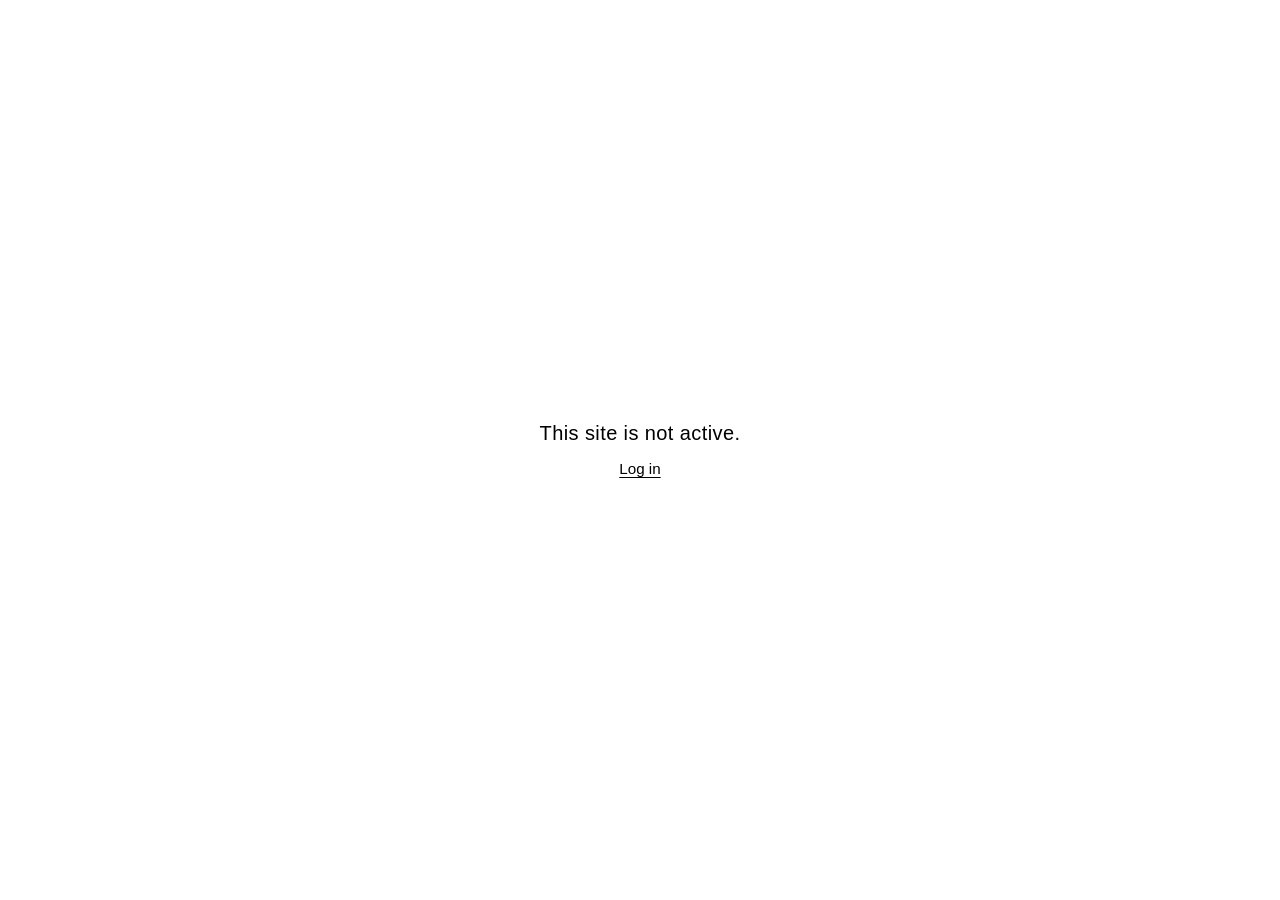
==== commit 9171fc95: "Add files via upload" ====
--- a/index.html
+++ b/index.html
@@ -7,17 +7,17 @@
   <title>Site Not Active</title>
   <link rel="icon" type="image/svg+xml" href="/favicon.svg" />
   <style>
-    body { margin:0; min-height:100vh; display:flex; align-items:center; justify-content:center; background:#0a0a0a; color:#e8e8e8; font-family:-apple-system, BlinkMacSystemFont, "Segoe UI", Arial, sans-serif; }
+    body { margin:0; min-height:100vh; display:flex; align-items:center; justify-content:center; background:#ffffff; color:#000000; font-family:-apple-system, BlinkMacSystemFont, "Segoe UI", Arial, sans-serif; }
     main { text-align:center; padding:2rem; }
     h1 { font-size:1.25rem; font-weight:500; letter-spacing:.02em; }
-    p { color:#9a9a9a; font-size:.95rem; }
-    a { color:#e8e8e8; text-decoration:underline; text-underline-offset:3px; }
+    p { color:#000000; font-size:.95rem; }
+    a { color:#000000; text-decoration:underline; text-underline-offset:3px; }
   </style>
 </head>
 <body>
   <main>
     <h1>This site is not active.</h1>
-    <p><a href="/login">Investor login</a></p>
+    <p><a href="/login">Log in</a></p>
   </main>
 </body>
 </html>
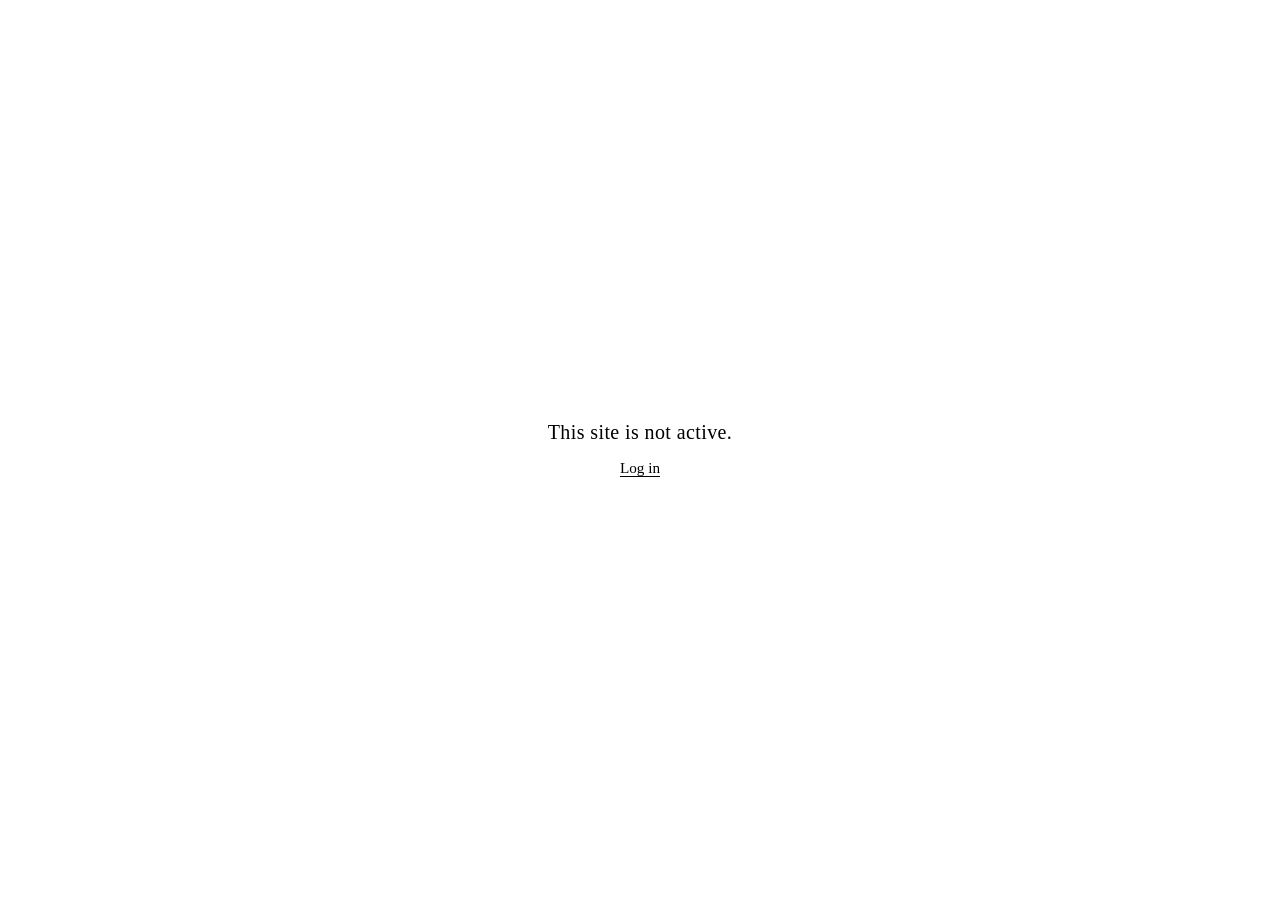
==== commit a7d3e69f: "Add files via upload" ====
--- a/index.html
+++ b/index.html
@@ -5,9 +5,8 @@
   <meta name="viewport" content="width=device-width, initial-scale=1" />
   <meta name="robots" content="noindex, nofollow" />
   <title>Site Not Active</title>
-  <link rel="icon" type="image/svg+xml" href="/favicon.svg" />
   <style>
-    body { margin:0; min-height:100vh; display:flex; align-items:center; justify-content:center; background:#ffffff; color:#000000; font-family:-apple-system, BlinkMacSystemFont, "Segoe UI", Arial, sans-serif; }
+    body { margin:0; min-height:100vh; display:flex; align-items:center; justify-content:center; background:#ffffff; color:#000000; font-family:"Times New Roman", Times, serif; }
     main { text-align:center; padding:2rem; }
     h1 { font-size:1.25rem; font-weight:500; letter-spacing:.02em; }
     p { color:#000000; font-size:.95rem; }
